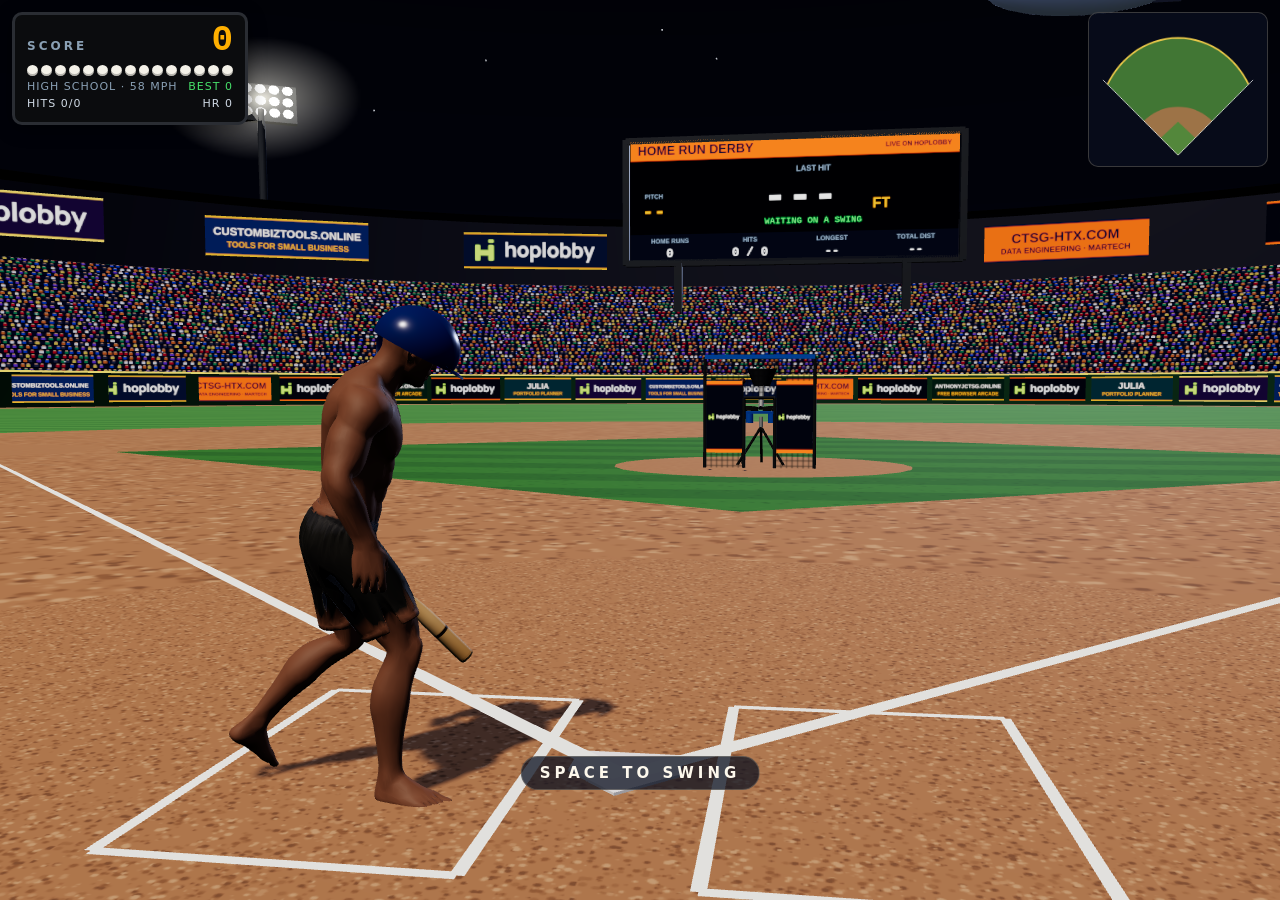
==== Work/index.html @ 2469cc3f "﻿Home Run Derby: HopLobby edition (source for review)" ====
<!doctype html>
<html lang="en">
<head>
<meta charset="utf-8">
<meta name="viewport" content="width=device-width, initial-scale=1, maximum-scale=1, user-scalable=no, viewport-fit=cover">
<title>Home Run Derby</title>
<link rel="icon" href="data:image/svg+xml,%3Csvg xmlns='http://www.w3.org/2000/svg' viewBox='0 0 32 32'%3E%3Ccircle cx='16' cy='16' r='14' fill='%23f6f2e6' stroke='%23c8242c' stroke-width='2'/%3E%3C/svg%3E">
<link rel="stylesheet" href="css/style.css">
<script src="https://hoplobby.com/sdk/v1/hoplobby.js"></script>
<script type="importmap">{ "imports": { "three": "./vendor/three.module.min.js" } }</script>
</head>
<body>
<div id="app"></div>

<div id="loading"><div class="ld-title">HOME RUN <span>DERBY</span></div><div class="ld-sub" id="ld-msg">Rolling out the machine...</div></div>
<script>
// Show load failures on the loading screen instead of hanging on "Loading...".
addEventListener("error", function (e) { var m = document.getElementById("ld-msg"); if (m && !document.getElementById("loading").classList.contains("hidden")) m.textContent = "Could not start: " + (e.message || "a file failed to load"); });
addEventListener("unhandledrejection", function (e) { var m = document.getElementById("ld-msg"); if (m && !document.getElementById("loading").classList.contains("hidden")) m.textContent = "Could not start: " + (e.reason && e.reason.message || e.reason); });
</script>

<div id="hud" class="hidden">
  <div id="board">
    <div class="b-row"><span class="b-lbl">SCORE</span><span id="score">0</span></div>
    <div id="dots"></div>
    <div class="b-row small"><span id="lvl"></span><span id="best"></span></div>
    <div class="b-row small stat"><span id="hits"></span><span id="hrs"></span></div>
    <div class="b-row small stat"><span id="far"></span><span id="tot"></span></div>
    <div id="streak"></div>
  </div>
  <div id="spray-box"><canvas id="spray" width="200" height="170"></canvas></div>
  <div id="live" class="online-only"></div>
  <div id="dist" class="hidden"><b id="dist-n">0</b><span>FT</span></div>
  <div id="call" class="call hidden"></div>
  <div id="meter" class="hidden"><span class="ml">EARLY</span><div class="bar"><i class="z1"></i><i class="z2"></i><i class="z3"></i><b id="meter-dot"></b></div><span class="ml">LATE</span></div>
  <div id="hint">SPACE TO SWING</div>
  <button id="swing-btn" class="touch-only">SWING</button>
</div>

<div id="results" class="hidden">
  <div class="panel">
    <div class="kicker" id="r-level"></div>
    <div class="r-head">BUCKET DONE</div>
    <div id="r-score">0</div>
    <div id="r-best"></div>
    <div id="r-lb"></div>
    <div class="r-body">
      <canvas id="r-spray" width="260" height="220"></canvas>
      <div id="r-stats"></div>
    </div>
    <div id="r-board" class="online-only"></div>
    <div class="r-wait">HOPLOBBY SHOWS THE FINAL RESULTS AND THE REMATCH</div>
  </div>
</div>

<script type="module" src="js/main.js"></script>
</body>
</html>
---- Work/css/style.css ----
:root {
  --ink: #fdf8ec;
  --navy: #13213f;
  --navy-2: #1d3263;
  --amber: #ffb000;
  --chalk: #f4f1e8;
  --grass: #4c8a3a;
  --red: #d8323a;
  --shade: rgba(10, 16, 32, 0.74);
  --edge: rgba(255, 240, 200, 0.2);
}
* { box-sizing: border-box; }
html, body { margin: 0; height: 100%; overflow: hidden; background: #1d3263; color: var(--ink);
  font-family: "Trebuchet MS", "Segoe UI", system-ui, sans-serif; -webkit-user-select: none; user-select: none;
  -webkit-tap-highlight-color: transparent; touch-action: none; }
#app, #app canvas { position: fixed; inset: 0; width: 100%; height: 100%; display: block; }
.hidden { display: none !important; }
button { font: inherit; color: inherit; cursor: pointer; touch-action: manipulation; }

/* loading + overlays */
#loading { position: fixed; inset: 0; display: flex; flex-direction: column; align-items: center; justify-content: center;
  background: radial-gradient(circle at 50% 35%, #2b4a86, #0d1730); z-index: 30; }
.ld-title, h1 { font: 900 clamp(36px, 9vw, 66px) Impact, "Arial Black", sans-serif; letter-spacing: 3px; margin: 0;
  text-shadow: 0 4px 0 #07101f; }
.ld-title span, h1 span { color: var(--amber); }
.ld-sub { margin-top: 10px; opacity: 0.85; }
#title, #results { position: fixed; inset: 0; display: flex; align-items: center; justify-content: center; z-index: 20; padding: 16px;
  background: linear-gradient(180deg, rgba(10, 16, 32, 0.05), rgba(10, 16, 32, 0.55)); }
#title { align-items: flex-end; justify-content: flex-start; }
.panel { background: linear-gradient(180deg, rgba(29, 50, 99, 0.95), rgba(19, 33, 63, 0.96)); border: 3px solid #07101f; border-radius: 14px;
  box-shadow: 0 10px 40px rgba(0, 0, 0, 0.5), inset 0 0 0 2px var(--edge); padding: 20px 24px; max-width: 520px; width: 100%; text-align: center; }
#title .panel { max-width: 440px; text-align: left; }
.kicker { font-size: 12px; letter-spacing: 4px; color: var(--amber); font-weight: 700; }
.lede { margin: 6px 0 12px; line-height: 1.4; opacity: 0.92; font-size: 15px; }
.pick { font-size: 11px; letter-spacing: 3px; opacity: 0.75; margin-bottom: 6px; font-weight: 700; }
#levels { display: grid; grid-template-columns: 1fr; gap: 5px; margin-bottom: 12px; }
.lv { display: grid; grid-template-columns: 1fr auto; grid-template-rows: auto auto; text-align: left; background: rgba(255, 255, 255, 0.06);
  border: 2px solid rgba(255, 255, 255, 0.12); border-radius: 8px; padding: 6px 10px; }
.lv b { font-size: 15px; letter-spacing: 1px; }
.lv span { grid-column: 1; font-size: 12px; opacity: 0.75; }
.lv em { grid-column: 2; grid-row: 1 / span 2; align-self: center; font-style: normal; font-size: 12px; color: var(--amber); }
.lv.on { background: rgba(255, 176, 0, 0.18); border-color: var(--amber); }
#batters { display: grid; grid-template-columns: 1fr 1fr; gap: 5px; margin-bottom: 10px; }
#batters button { background: rgba(255, 255, 255, 0.06); border: 2px solid rgba(255, 255, 255, 0.12); border-radius: 8px;
  padding: 7px 10px; font-weight: 900; font-size: 14px; letter-spacing: 1px; }
#batters button.on { background: rgba(255, 176, 0, 0.18); border-color: var(--amber); }
.controls { font-size: 13px; opacity: 0.9; margin-bottom: 12px; }
.controls b { color: var(--amber); }
.big-btn { background: linear-gradient(180deg, #ff4a52, #b8222a); border: 3px solid #5a0c10; border-radius: 10px; padding: 11px 24px;
  font: 900 20px Impact, "Arial Black", sans-serif; letter-spacing: 2px; color: #fff; text-shadow: 0 2px 0 #5a0c10; box-shadow: 0 4px 0 #5a0c10; width: 100%; }
.big-btn:active { transform: translateY(3px); box-shadow: 0 1px 0 #5a0c10; }
.big-btn.alt { background: linear-gradient(180deg, #ffc640, #d48a00); border-color: #5a3a00; box-shadow: 0 4px 0 #5a3a00; text-shadow: 0 2px 0 #5a3a00; color: #2a1a00; }
.ghost-btn { display: block; margin: 10px auto 0; background: none; border: none; text-decoration: underline; opacity: 0.85; }

/* HUD */
#hud { position: fixed; inset: 0; pointer-events: none; z-index: 10; }
#hud button { pointer-events: auto; }
#board { position: absolute; left: max(12px, env(safe-area-inset-left)); top: max(12px, env(safe-area-inset-top)); width: 236px;
  background: #0b0c0e; border: 3px solid #2a2d33; border-radius: 10px; padding: 8px 12px; box-shadow: 0 4px 18px rgba(0, 0, 0, 0.45); }
.b-row { display: flex; justify-content: space-between; align-items: baseline; }
.b-lbl { font-size: 12px; letter-spacing: 3px; color: #8aa0b4; font-weight: 700; }
#score { font: 700 36px "Courier New", monospace; color: var(--amber); line-height: 1; }
.b-row.small { font-size: 11px; letter-spacing: 1px; color: #8aa0b4; margin-top: 4px; }
#best { color: #47e06a; }
#dots { display: flex; gap: 3px; margin-top: 6px; }
#dots i { width: 11px; height: 11px; border-radius: 50%; background: var(--chalk); box-shadow: inset 0 -2px 0 rgba(0, 0, 0, 0.25); }
#dots i.used { background: #2a2d33; box-shadow: none; }
#streak { font-size: 12px; font-weight: 700; color: #ff7a4a; letter-spacing: 2px; margin-top: 4px; min-height: 0; }
#streak:empty { display: none; }
#spray-box { position: absolute; right: max(12px, env(safe-area-inset-right)); top: max(12px, env(safe-area-inset-top));
  background: var(--shade); border: 1px solid var(--edge); border-radius: 10px; padding: 4px; }
#spray-box canvas { display: block; width: 170px; height: 145px; }
#mute { position: absolute; right: max(12px, env(safe-area-inset-right)); top: calc(max(12px, env(safe-area-inset-top)) + 166px);
  background: var(--shade); border: 1px solid var(--edge); border-radius: 8px; width: 34px; height: 34px; }
#mute.off { opacity: 0.4; text-decoration: line-through; }

/* The result card sits low on the left, clear of the machine, the ball's path and the video board. */
.call { position: absolute; left: max(16px, env(safe-area-inset-left)); bottom: 24%; transform-origin: left bottom; text-align: left; white-space: nowrap;
  text-shadow: 0 3px 10px rgba(0, 0, 0, 0.7); animation: callIn 2.6s forwards; pointer-events: none; }
.call .big { font: 900 clamp(28px, 4.8vw, 52px) Impact, "Arial Black", sans-serif; letter-spacing: 2px; color: #fff; -webkit-text-stroke: 1px rgba(0, 0, 0, 0.35); }
.call.hr .big { color: var(--amber); }
.call.good .big { color: #fff; }
.call.meh .big, .call.miss .big { color: #d6dde6; font-size: clamp(26px, 5vw, 44px); }
.call .sub { font-weight: 700; letter-spacing: 2px; font-size: 15px; }
.call .tm { margin-top: 2px; font-size: 13px; letter-spacing: 3px; color: #9ad8ff; font-weight: 700; }
.call .pts { margin-top: 4px; font: 700 20px "Courier New", monospace; color: #47e06a; }
@keyframes callIn { 0% { opacity: 0; transform: translate(0, 12px) scale(0.85); } 8% { opacity: 1; transform: translate(0, 0) scale(1.06); }
  14% { transform: translate(0, 0) scale(1); } 82% { opacity: 1; } 100% { opacity: 0; } }

#meter { position: absolute; left: 50%; bottom: max(76px, calc(env(safe-area-inset-bottom) + 66px)); transform: translateX(-50%);
  display: flex; align-items: center; gap: 8px; font-size: 10px; letter-spacing: 2px; font-weight: 700; opacity: 0.95; }
.ml { opacity: 0.75; }
#meter .bar { position: relative; width: 220px; height: 12px; border-radius: 6px; background: rgba(10, 16, 32, 0.7); border: 1px solid var(--edge); overflow: visible; }
#meter .bar i { position: absolute; top: 0; bottom: 0; border-radius: 6px; }
/* Zones scaled to the meter (+-1.6 x the contact window): weak, good, great/perfect. */
#meter .z1 { left: 18.75%; right: 18.75%; background: rgba(255, 255, 255, 0.14); }
#meter .z2 { left: 27%; right: 27%; background: rgba(71, 224, 106, 0.35); }
#meter .z3 { left: 43.4%; right: 43.4%; background: rgba(255, 176, 0, 0.8); }
#meter-dot { position: absolute; top: -5px; width: 4px; height: 22px; margin-left: -2px; background: #fff; border-radius: 2px; box-shadow: 0 0 6px #000; transition: left 0.15s; }
#meter-dot.off { background: var(--red); }

/* Bottom centre (~60 px) is HopLobby's pill: the hint and the meter sit above it. */
#hint { position: absolute; left: 50%; bottom: max(110px, calc(env(safe-area-inset-bottom) + 100px)); transform: translateX(-50%); font-weight: 900; letter-spacing: 4px;
  font-size: 15px; background: var(--shade); border: 1px solid var(--edge); border-radius: 20px; padding: 7px 18px; animation: pulse 1.6s infinite; }
@keyframes pulse { 50% { opacity: 0.55; } }
#swing-btn { position: absolute; right: max(16px, env(safe-area-inset-right)); bottom: max(22px, env(safe-area-inset-bottom)); width: 96px; height: 96px; border-radius: 50%;
  background: radial-gradient(circle at 40% 35%, #ff6a70, #b8222a); border: 4px solid #5a0c10; box-shadow: 0 5px 0 #5a0c10; font: 900 20px Impact, "Arial Black", sans-serif; letter-spacing: 1px; }
#swing-btn:active { transform: translateY(3px); box-shadow: 0 2px 0 #5a0c10; }

/* results */
.r-head { font: 900 22px Impact, "Arial Black", sans-serif; letter-spacing: 3px; margin-top: 2px; }
#r-score { font: 700 64px "Courier New", monospace; color: var(--amber); line-height: 1.05; }
#r-best { font-weight: 700; letter-spacing: 2px; color: #47e06a; margin-bottom: 10px; }
.r-body { display: flex; gap: 14px; align-items: center; justify-content: center; margin-bottom: 14px; }
#r-spray { width: 230px; height: 195px; background: rgba(0, 0, 0, 0.25); border-radius: 10px; flex: none; }
#r-stats { display: grid; grid-template-columns: 1fr; gap: 3px; text-align: left; font-size: 13px; min-width: 170px; }
#r-stats div { display: flex; justify-content: space-between; gap: 10px; border-bottom: 1px solid rgba(255, 255, 255, 0.08); padding: 2px 0; }
#r-stats span { opacity: 0.75; letter-spacing: 1px; font-size: 11px; }
.r-btns { display: flex; gap: 8px; }

/* touch */
.touch-only { display: none; }
body.touch .touch-only { display: inline; }
body.touch #swing-btn { display: block; }
body.touch .key-only { display: none; }
@media (max-width: 640px) {
  #board { width: 168px; padding: 6px 8px; }
  #score { font-size: 28px; }
  #dots i { width: 8px; height: 8px; }
  #dots { gap: 2px; }
  #spray-box canvas { width: 120px; height: 102px; }
  #mute { top: calc(max(12px, env(safe-area-inset-top)) + 122px); }
  .call { bottom: 30%; }
  .r-body { flex-direction: column; gap: 8px; }
  #r-spray { width: 200px; height: 170px; }
  #r-score { font-size: 48px; }
  .r-btns { flex-direction: column; }
  #title .panel { padding: 14px 16px; }
  .lede { font-size: 13px; }
  #meter .bar { width: 150px; }
  #meter { bottom: 130px; }
  #live { top: calc(max(12px, env(safe-area-inset-top)) + 162px); width: 170px; }
  body.online .r-body { display: none; }
}

/* HopLobby: the lobby line, the live board, host-only buttons */
.online-only, .guest-only { display: none; }
body.online .online-only { display: block; }
body.guest .guest-only { display: block; }
body.guest .host-only { display: none !important; }
body.avatar .batter-pick, body.online .batter-pick { display: none; }
body.guest #levels .lv { cursor: default; }
body.guest #start { background: linear-gradient(180deg, #5a6478, #3a4254); border-color: #1d2230; text-shadow: none; box-shadow: 0 4px 0 #1d2230; cursor: default; }
#lobby-line { font-size: 11px; letter-spacing: 2px; font-weight: 700; color: var(--amber); margin: 0 0 10px; }
#live { position: absolute; right: max(12px, env(safe-area-inset-right)); top: calc(max(12px, env(safe-area-inset-top)) + 208px); width: 236px;
  background: var(--shade); border: 1px solid var(--edge); border-radius: 10px; padding: 4px 6px; }
#live:empty { display: none; }
.lb { display: grid; grid-template-columns: 16px 26px 1fr auto; grid-template-rows: auto auto; column-gap: 6px; align-items: center; padding: 3px 2px;
  border-bottom: 1px solid rgba(255, 255, 255, 0.07); text-align: left; }
.lb:last-child { border-bottom: 0; }
.lb .rk { grid-row: 1 / span 2; font-weight: 900; color: var(--amber); font-size: 13px; }
.lb img, .lb .pic { grid-row: 1 / span 2; width: 26px; height: 26px; border-radius: 50%; background: rgba(255, 255, 255, 0.12); object-fit: cover; display: block; }
.lb b { font-size: 13px; overflow: hidden; text-overflow: ellipsis; white-space: nowrap; }
.lb em { font: 700 16px "Courier New", monospace; color: var(--amber); font-style: normal; }
.lb small { grid-column: 3 / span 2; font-size: 10px; letter-spacing: 1px; opacity: 0.7; white-space: nowrap; overflow: hidden; text-overflow: ellipsis; }
.lb.you b { color: #ffe76a; }
#r-board { max-width: 360px; margin: 0 auto 12px; background: rgba(0, 0, 0, 0.22); border-radius: 10px; padding: 4px 8px; }
#r-board .lb b { font-size: 15px; }
#r-board .lb em { font-size: 20px; }
.r-wait { font-size: 12px; letter-spacing: 3px; font-weight: 700; opacity: 0.8; margin-top: 4px; }
body.online #r-spray { width: 170px; height: 144px; }

/* Home Run Derby: live distance + extra board rows */
#dist { position: absolute; left: max(12px, env(safe-area-inset-left)); top: calc(max(12px, env(safe-area-inset-top)) + 134px); text-align: left; white-space: nowrap;
  font: 900 clamp(34px, 6vw, 56px) "Courier New", monospace; color: #ffe27a; text-shadow: 0 0 12px rgba(255, 120, 0, 0.9), 0 3px 0 #3a1a00; }
#dist span { font: 900 clamp(16px, 2.4vw, 24px) Impact, "Arial Black", sans-serif; margin-left: 6px; color: #ffb000; }
#dist.final { color: #fff; animation: distpop 0.35s ease-out; }
@keyframes distpop { 0% { transform: scale(1.5); transform-origin: left center; } 100% { transform: scale(1); transform-origin: left center; } }
.b-row.stat { color: #cfd9e4; }
@media (max-width: 640px) { #dist { top: calc(max(12px, env(safe-area-inset-top)) + 150px); } }
/* HopLobby leaderboard on the results panel */
#r-lb:empty { display: none; }
#r-lb { margin: 6px auto 4px; max-width: 360px; background: var(--shade); border: 1px solid var(--edge); border-radius: 10px; padding: 4px 8px; font-size: 12px; }
#r-lb .lbh { font-size: 10px; letter-spacing: 2px; font-weight: 700; color: var(--amber); padding: 2px 0 4px; }
#r-lb .lbr { display: grid; grid-template-columns: 22px 1fr auto; gap: 6px; padding: 2px 0; text-align: left; border-top: 1px solid rgba(255, 255, 255, 0.07); }
#r-lb .lbr span { font-weight: 900; color: var(--amber); }
#r-lb .lbr b { overflow: hidden; text-overflow: ellipsis; white-space: nowrap; }
#r-lb .lbr em { font: 700 13px "Courier New", monospace; font-style: normal; }
#r-lb .lbr.you { background: rgba(255, 176, 0, 0.14); }
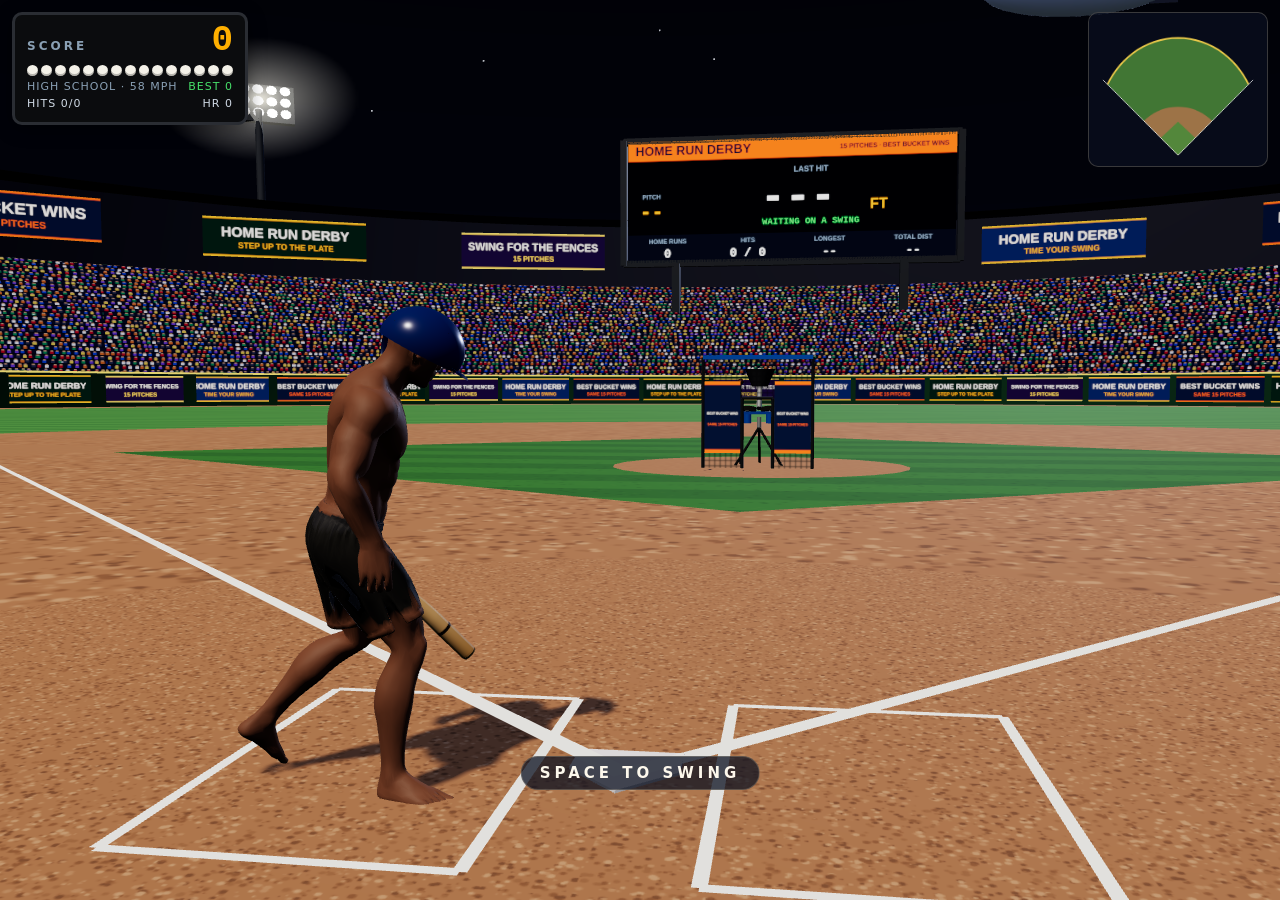
==== commit a7c6627a: "Review fixes: plain park panels (no sponsor ads, no LIVE ON HOPLOBBY), round roster, host reload car" ====
--- a/Work/index.html
+++ b/Work/index.html
@@ -53,6 +53,14 @@
   </div>
 </div>
 
+<div id="credits" class="hidden">
+  <div class="panel">
+    <div class="r-head">CREDITS</div>
+    <p>three.js (MIT licence)<br>Batting animations: Adobe Mixamo<br>The athlete model that drives them: made with Meshy (meshy.ai)<br>Players appear as their own HopLobby avatars<br>A game by Calamity Tech Solutions Group</p>
+    <button id="credits-close" type="button">CLOSE</button>
+  </div>
+</div>
+
 <script type="module" src="js/main.js"></script>
 </body>
 </html>
--- a/Work/css/style.css
+++ b/Work/css/style.css
@@ -27,6 +27,10 @@
 #title, #results { position: fixed; inset: 0; display: flex; align-items: center; justify-content: center; z-index: 20; padding: 16px;
   background: linear-gradient(180deg, rgba(10, 16, 32, 0.05), rgba(10, 16, 32, 0.55)); }
 #title { align-items: flex-end; justify-content: flex-start; }
+#credits { position: fixed; inset: 0; display: flex; align-items: center; justify-content: center; z-index: 30; padding: 16px; background: rgba(10, 16, 32, 0.55); }
+#credits .panel { max-width: 420px; }
+#credits p { margin: 12px 0 16px; line-height: 1.6; font-size: 14px; }
+#credits button { font: 900 14px Impact, "Arial Black", sans-serif; letter-spacing: 2px; padding: 8px 22px; border-radius: 10px; border: 2px solid #07101f; background: var(--amber); color: #13213f; cursor: pointer; }
 .panel { background: linear-gradient(180deg, rgba(29, 50, 99, 0.95), rgba(19, 33, 63, 0.96)); border: 3px solid #07101f; border-radius: 14px;
   box-shadow: 0 10px 40px rgba(0, 0, 0, 0.5), inset 0 0 0 2px var(--edge); padding: 20px 24px; max-width: 520px; width: 100%; text-align: center; }
 #title .panel { max-width: 440px; text-align: left; }
